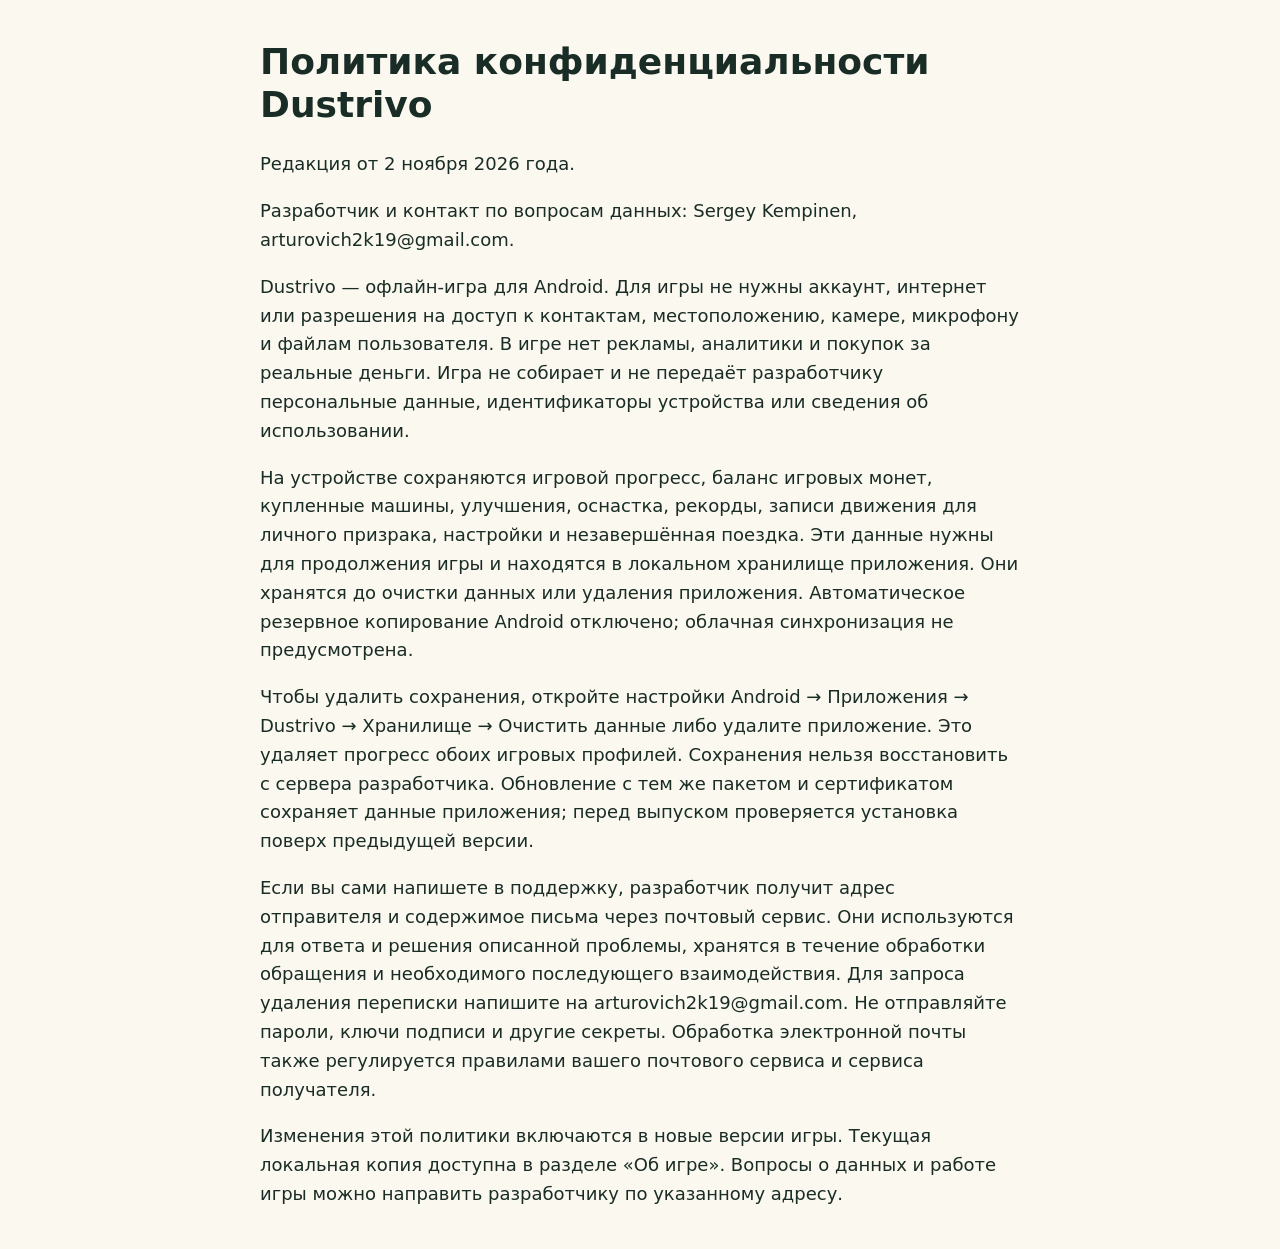
==== docs/release/privacy-policy.html @ 192ebdf7 "Ship Dustrivo 0.33 routes, usability fixes and authorized new signer Add two append-only delivery ro" ====
<!doctype html><html lang="ru"><meta charset="utf-8"><meta name="viewport" content="width=device-width,initial-scale=1"><title>Политика конфиденциальности Dustrivo</title><style>body{font:18px/1.6 system-ui;max-width:760px;margin:40px auto;padding:0 20px;color:#192c25;background:#faf8ef}h1{line-height:1.2}</style><main><h1>Политика конфиденциальности Dustrivo</h1><p>Редакция от 2 ноября 2026 года.</p><p>Разработчик и контакт по вопросам данных: Sergey Kempinen, arturovich2k19@gmail.com.</p><p>Dustrivo — офлайн-игра для Android. Для игры не нужны аккаунт, интернет или разрешения на доступ к контактам, местоположению, камере, микрофону и файлам пользователя. В игре нет рекламы, аналитики и покупок за реальные деньги. Игра не собирает и не передаёт разработчику персональные данные, идентификаторы устройства или сведения об использовании.</p><p>На устройстве сохраняются игровой прогресс, баланс игровых монет, купленные машины, улучшения, оснастка, рекорды, записи движения для личного призрака, настройки и незавершённая поездка. Эти данные нужны для продолжения игры и находятся в локальном хранилище приложения. Они хранятся до очистки данных или удаления приложения. Автоматическое резервное копирование Android отключено; облачная синхронизация не предусмотрена.</p><p>Чтобы удалить сохранения, откройте настройки Android → Приложения → Dustrivo → Хранилище → Очистить данные либо удалите приложение. Это удаляет прогресс обоих игровых профилей. Сохранения нельзя восстановить с сервера разработчика. Обновление с тем же пакетом и сертификатом сохраняет данные приложения; перед выпуском проверяется установка поверх предыдущей версии.</p><p>Если вы сами напишете в поддержку, разработчик получит адрес отправителя и содержимое письма через почтовый сервис. Они используются для ответа и решения описанной проблемы, хранятся в течение обработки обращения и необходимого последующего взаимодействия. Для запроса удаления переписки напишите на arturovich2k19@gmail.com. Не отправляйте пароли, ключи подписи и другие секреты. Обработка электронной почты также регулируется правилами вашего почтового сервиса и сервиса получателя.</p><p>Изменения этой политики включаются в новые версии игры. Текущая локальная копия доступна в разделе «Об игре». Вопросы о данных и работе игры можно направить разработчику по указанному адресу.</p></main></html>
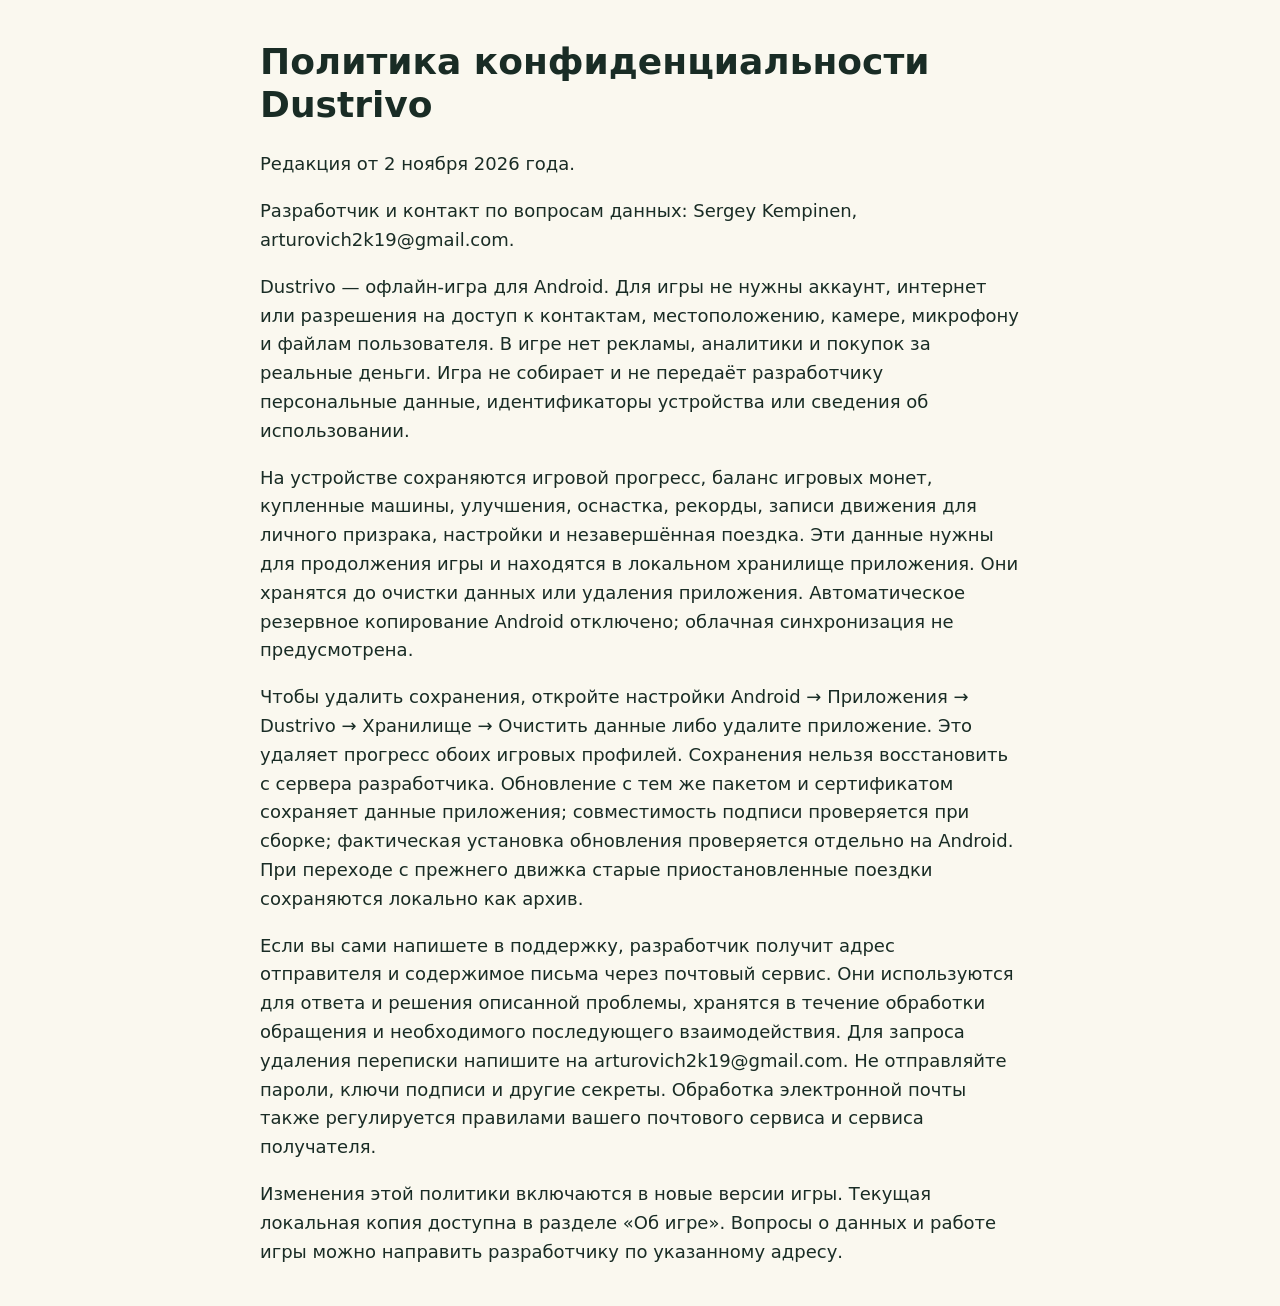
==== commit 16ab3ee7: "Ship native Godot Dustrivo 0.34 with 72 roads and 16 vehicles" ====
--- a/docs/release/privacy-policy.html
+++ b/docs/release/privacy-policy.html
@@ -1 +1 @@
-<!doctype html><html lang="ru"><meta charset="utf-8"><meta name="viewport" content="width=device-width,initial-scale=1"><title>Политика конфиденциальности Dustrivo</title><style>body{font:18px/1.6 system-ui;max-width:760px;margin:40px auto;padding:0 20px;color:#192c25;background:#faf8ef}h1{line-height:1.2}</style><main><h1>Политика конфиденциальности Dustrivo</h1><p>Редакция от 2 ноября 2026 года.</p><p>Разработчик и контакт по вопросам данных: Sergey Kempinen, arturovich2k19@gmail.com.</p><p>Dustrivo — офлайн-игра для Android. Для игры не нужны аккаунт, интернет или разрешения на доступ к контактам, местоположению, камере, микрофону и файлам пользователя. В игре нет рекламы, аналитики и покупок за реальные деньги. Игра не собирает и не передаёт разработчику персональные данные, идентификаторы устройства или сведения об использовании.</p><p>На устройстве сохраняются игровой прогресс, баланс игровых монет, купленные машины, улучшения, оснастка, рекорды, записи движения для личного призрака, настройки и незавершённая поездка. Эти данные нужны для продолжения игры и находятся в локальном хранилище приложения. Они хранятся до очистки данных или удаления приложения. Автоматическое резервное копирование Android отключено; облачная синхронизация не предусмотрена.</p><p>Чтобы удалить сохранения, откройте настройки Android → Приложения → Dustrivo → Хранилище → Очистить данные либо удалите приложение. Это удаляет прогресс обоих игровых профилей. Сохранения нельзя восстановить с сервера разработчика. Обновление с тем же пакетом и сертификатом сохраняет данные приложения; перед выпуском проверяется установка поверх предыдущей версии.</p><p>Если вы сами напишете в поддержку, разработчик получит адрес отправителя и содержимое письма через почтовый сервис. Они используются для ответа и решения описанной проблемы, хранятся в течение обработки обращения и необходимого последующего взаимодействия. Для запроса удаления переписки напишите на arturovich2k19@gmail.com. Не отправляйте пароли, ключи подписи и другие секреты. Обработка электронной почты также регулируется правилами вашего почтового сервиса и сервиса получателя.</p><p>Изменения этой политики включаются в новые версии игры. Текущая локальная копия доступна в разделе «Об игре». Вопросы о данных и работе игры можно направить разработчику по указанному адресу.</p></main></html>
+<!doctype html><html lang="ru"><meta charset="utf-8"><meta name="viewport" content="width=device-width,initial-scale=1"><title>Политика конфиденциальности Dustrivo</title><style>body{font:18px/1.6 system-ui;max-width:760px;margin:40px auto;padding:0 20px;color:#192c25;background:#faf8ef}h1{line-height:1.2}</style><main><h1>Политика конфиденциальности Dustrivo</h1><p>Редакция от 2 ноября 2026 года.</p><p>Разработчик и контакт по вопросам данных: Sergey Kempinen, arturovich2k19@gmail.com.</p><p>Dustrivo — офлайн-игра для Android. Для игры не нужны аккаунт, интернет или разрешения на доступ к контактам, местоположению, камере, микрофону и файлам пользователя. В игре нет рекламы, аналитики и покупок за реальные деньги. Игра не собирает и не передаёт разработчику персональные данные, идентификаторы устройства или сведения об использовании.</p><p>На устройстве сохраняются игровой прогресс, баланс игровых монет, купленные машины, улучшения, оснастка, рекорды, записи движения для личного призрака, настройки и незавершённая поездка. Эти данные нужны для продолжения игры и находятся в локальном хранилище приложения. Они хранятся до очистки данных или удаления приложения. Автоматическое резервное копирование Android отключено; облачная синхронизация не предусмотрена.</p><p>Чтобы удалить сохранения, откройте настройки Android → Приложения → Dustrivo → Хранилище → Очистить данные либо удалите приложение. Это удаляет прогресс обоих игровых профилей. Сохранения нельзя восстановить с сервера разработчика. Обновление с тем же пакетом и сертификатом сохраняет данные приложения; совместимость подписи проверяется при сборке; фактическая установка обновления проверяется отдельно на Android. При переходе с прежнего движка старые приостановленные поездки сохраняются локально как архив.</p><p>Если вы сами напишете в поддержку, разработчик получит адрес отправителя и содержимое письма через почтовый сервис. Они используются для ответа и решения описанной проблемы, хранятся в течение обработки обращения и необходимого последующего взаимодействия. Для запроса удаления переписки напишите на arturovich2k19@gmail.com. Не отправляйте пароли, ключи подписи и другие секреты. Обработка электронной почты также регулируется правилами вашего почтового сервиса и сервиса получателя.</p><p>Изменения этой политики включаются в новые версии игры. Текущая локальная копия доступна в разделе «Об игре». Вопросы о данных и работе игры можно направить разработчику по указанному адресу.</p></main></html>
